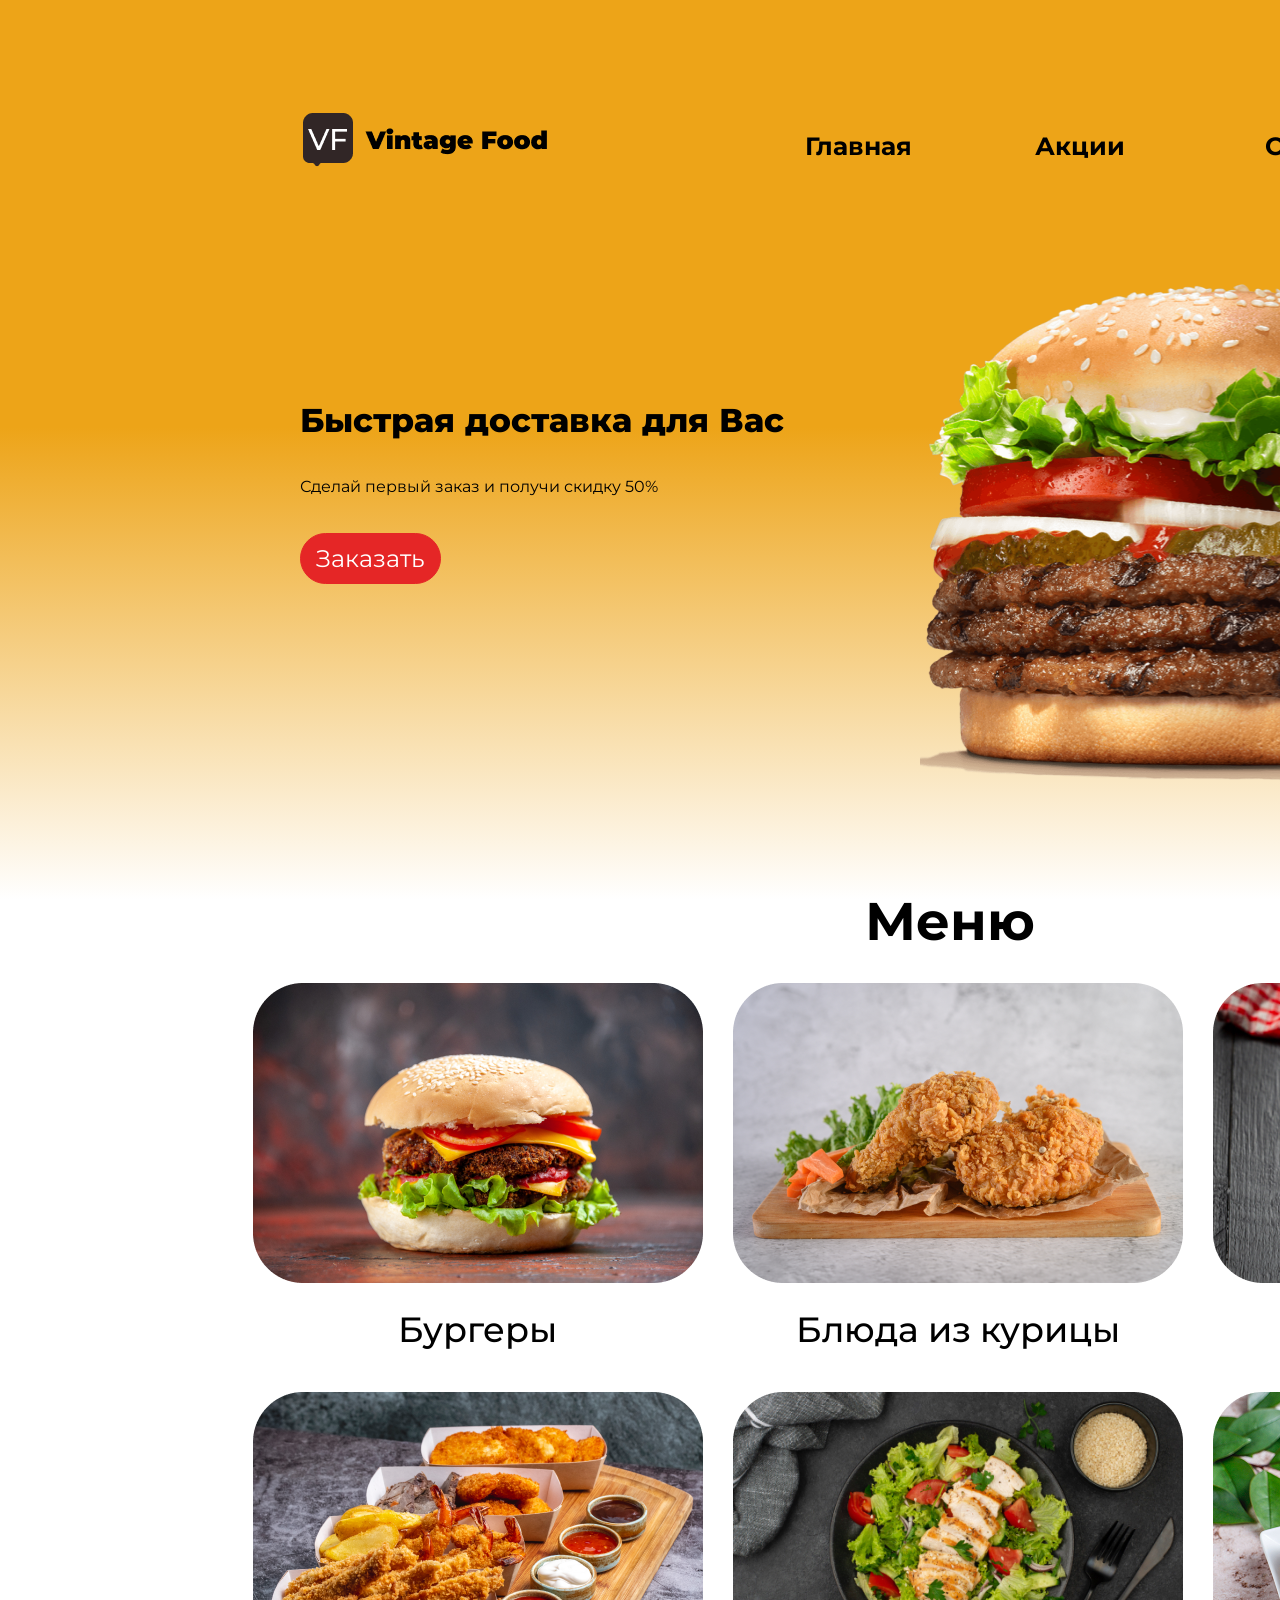
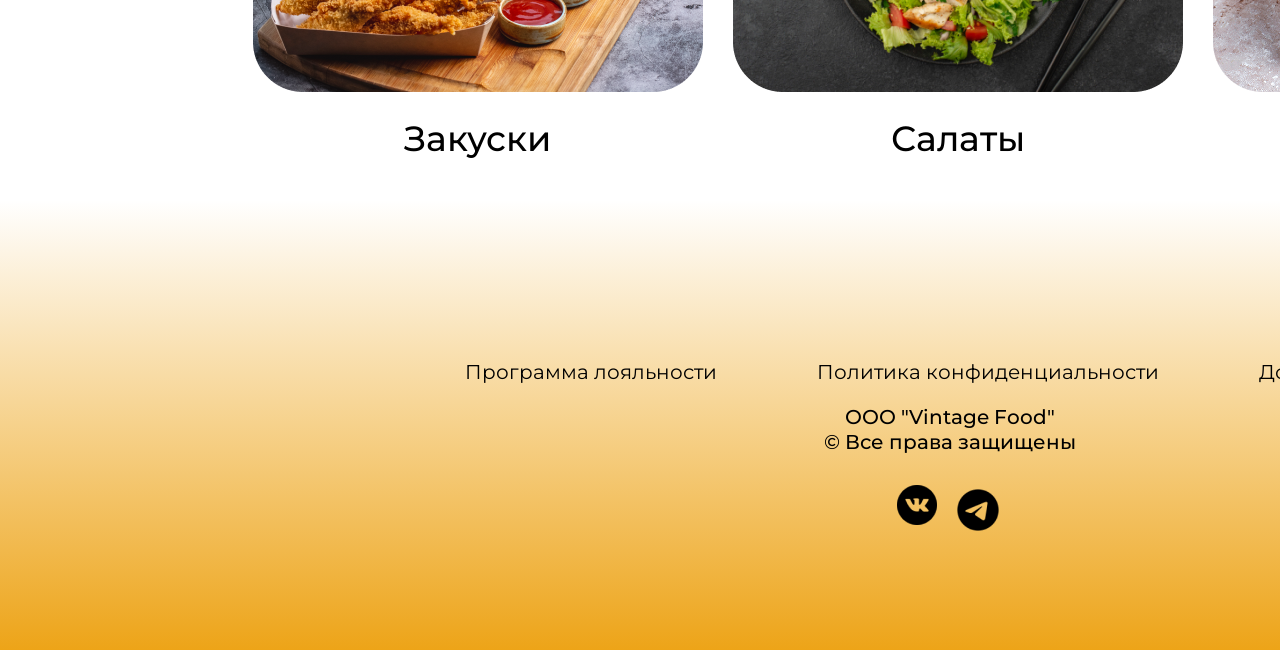
==== index.html @ 0b1623a5 "First stage" ====
<!DOCTYPE html>
<html lang="ru">
<head>
    <meta charset="UTF-8">
    <meta name="viewport" content="width=device-width, initial-scale=1.0">
    <link rel="stylesheet" href="/css/style.css">
    <link rel="preconnect" href="https://fonts.googleapis.com">
<link rel="preconnect" href="https://fonts.gstatic.com" crossorigin>
<link href="https://fonts.googleapis.com/css2?family=Montserrat:ital,wght@0,100..900;1,100..900&display=swap" rel="stylesheet">
    <title>Бургерная</title>
</head>
<body>
    <header class="page_header">
        <nav class="navigation">
            <a href="#page_header">
                <img src="/img/logo.png" alt="Логотип" class="logo">
            </a>
            <ul class="navigation_list">
                <li>
                    <a href="" class="navigation_title_header">Главная</a>
                </li>
                <li>
                    <a href="" class="navigation_title_header">Акции</a>
                </li>
                <li>
                    <a href="" class="navigation_title_header">О нас</a>
                </li>
            </ul>
            <button class="navigation_button">
                <img src="/img/basket.png" alt="Корзина" class="nav_menu_basket_img">
            </button>
        </nav>
        <div class="container_page_header">
            <ul class="text_header_list">
                <li>
                    <p class="text_header">Быстрая доставка для Вас</p>
                </li>
                <li>
                    <p class="text_header_discount">Сделай первый заказ и получи скидку 50%</p>
                </li>
                <li>
                    <button class="container_button_header">Заказать</button>
                </li>
            </ul>
            <div>
                <img src="/img/burger.png" alt="Бургер" width="642" height="600">
            </div>
        </div>
    </header>
    <main class="page_main">
        <section class="container_catalog">
            <h1 class="catalog_title">Меню</h1>
            <ul class="catalog_list">
                <li class="catalog_item">
                    <img src="/img/burgers.png" alt="Бургеры">
                        <p class="catalog_text">Бургеры</p>
                    </img>
                </li>
                <li class="catalog_item">
                    <img src="/img/chicken_dishes.png" alt="Блюда из курицы">
                        <p class="catalog_text">Блюда из курицы</p>
                    </img>
                </li>
                <li class="catalog_item">
                    <img src="/img/hot_dishes.png" alt="Горячие блюда">
                        <p class="catalog_text">Горячие блюда</p>
                    </img>
                </li>
                <li class="catalog_item">
                    <img src="/img/snacks.png" alt="Закуски">
                        <p class="catalog_text">Закуски</p>
                    </img>
                </li>
                <li class="catalog_item">
                    <img src="/img/salads.png" alt="Салаты">
                        <p class="catalog_text">Салаты</p>
                    </img>
                </li>
                <li class="catalog_item">
                    <img src="/img/deserts.png" alt="Десерты">
                        <p class="catalog_text">Десерты</p>
                    </img>
                </li>
            </ul>
        </section>
    </main>
    <footer class="page_footer">
        <ul class="footer_list">
            <li>
                <a href="#" class="footer_title">Программа лояльности</a>
            </li>
            <li>
                <a href="#" class="footer_title">Политика конфиденциальности</a>
            </li>
            <li>
                <a href="#" class="footer_title">Договор оферты</a>
            </li>
        </ul>
        <ul class="footer_page_text">
            <li>
                <p>ООО "Vintage Food"</p>
            </li>
            <li>
                <p>&copy Все права защищены</p>
            </li>
        </ul>
        <ul class="footer_contacts">
            <li>
                <img src="/img/vk.png" alt="VK" width="50px" height="50px" class="footer_images">
                    <a href="https://vk.com/gr1b_ok"></a>
                </img>
            </li>
            <li>
                <img src="/img/telegram.png" alt="TG" width="60px" height="60px" class="footer_images">
                    <a href="https://telegram.com/artdg0"></a>
                </img>
            </li>
        </ul>
    </footer>
</body>
</html>
---- css/style.css ----
* {
    margin: 0;
    padding: 0;
    font-family: "Montserrat", sans-serif;
}

html {
    box-sizing: border-box;
}

body {
    margin: 0 auto;
    height: 100%;
    flex-direction: column;
    font-weight: 500;
    font-size: 35px;
    line-height: 43px;
    color: #000;
    background-color: #fff;
}

.page_header {
    width: 1900px;
    min-height: 900px;
    background-image: linear-gradient(180deg, #eda418 47.5%, rgba(237, 164, 24, 0) 100%);
}

.navigation {
    display: flex;
    flex-wrap: wrap;
    justify-content: center;
    min-height: 70px;
    padding-top: 105px;
    padding-right: 65px;
}

.logo {
    display: block;
    margin-top: 8px;
}

.navigation_list {
    display: flex;
    flex-wrap: wrap;
    gap: 30px;
    margin: auto 0;
    padding: 0;
    margin-left: 150px;
    list-style: none;
}

.navigation_title_header {
    display: block;
    min-width: 200px;
    font-weight: 700;
    font-size: 25px;
    line-height: 30px;
    text-decoration: none;
    color: #000;
}

.navigation_button {
    display: inline-block;
    width: 70px;
    height: 70px;
    background-color: #000;
    border: none;
    border-radius: 100px;
}

.container_page_header {
    display: flex;
    padding-top: 25px;
    gap: 20px;
    padding-left: 300px;
}

.text_header_list {
    list-style: none;
    width: 600px;
    margin: 0;
    padding: 0;
}

.text_header {
    margin: 0;
    padding: 0;
    padding-top: 190px;
    font-weight: 800;
    font-size: 33px;
    line-height: 39px;
}

.text_header_discount {
    margin-top: 29px;
    font-size: 16px;
    font-weight: 400;
    line-height: 35px;
}

.container_button_header {
    margin-top: 29px;
    padding: 10px 15px;
    border: 1px solid #E52626;
    background-color: #E52626;
    font-size: 24px;
    border-radius: 50px;
    color: #fff;
}

.page_main {
    width: 1900px;
    min-height: 900px;
    text-align: center;
}

.container_catalog {
    display: flex;
    flex-wrap: wrap;
    justify-content: center;
}

.catalog_list {
    display: flex;
    flex-wrap: wrap;
    justify-content: center;
    margin: 0;
    margin-left: 15px;
    margin-top: 40px;
    padding: 0;
    gap: 40px 30px;
    list-style: none;
}

.catalog_item {
    width: 450px;
}

.catalog_text {
    margin: 0;
    padding: 0;
    padding-top: 15px;
    font-weight: 500;
    font-size: 35px;
    line-height: 45px;
    color: #000;
}

.page_footer {
    width: 1900px;
    min-height: 450px;
    text-align: center;
    background-image: linear-gradient(0deg, #eda418, rgba(237, 164, 24, 0) 100%);
}

.footer_list {
    display: flex;
    flex-wrap: wrap;
    margin: 0;
    padding: 0;
    padding-top: 160px;
    gap: 100px;
    font-weight: 400;
    font-size: 20px;
    line-height: 25px;
    justify-content: center;
    list-style: none;
}

.footer_title {
    text-decoration: none;
    color: #000;
}

.footer_page_text {
    padding-top: 20px;
    font-weight: 500;
    font-size: 20px;
    line-height: 25px;
    list-style: none;
}

.footer_contacts {
    display: flex;
    flex-wrap: wrap;
    gap: 6px;
    justify-content: center;
    list-style: none;
    padding-top: 25px;
}

.footer_images {
    display: block;
}
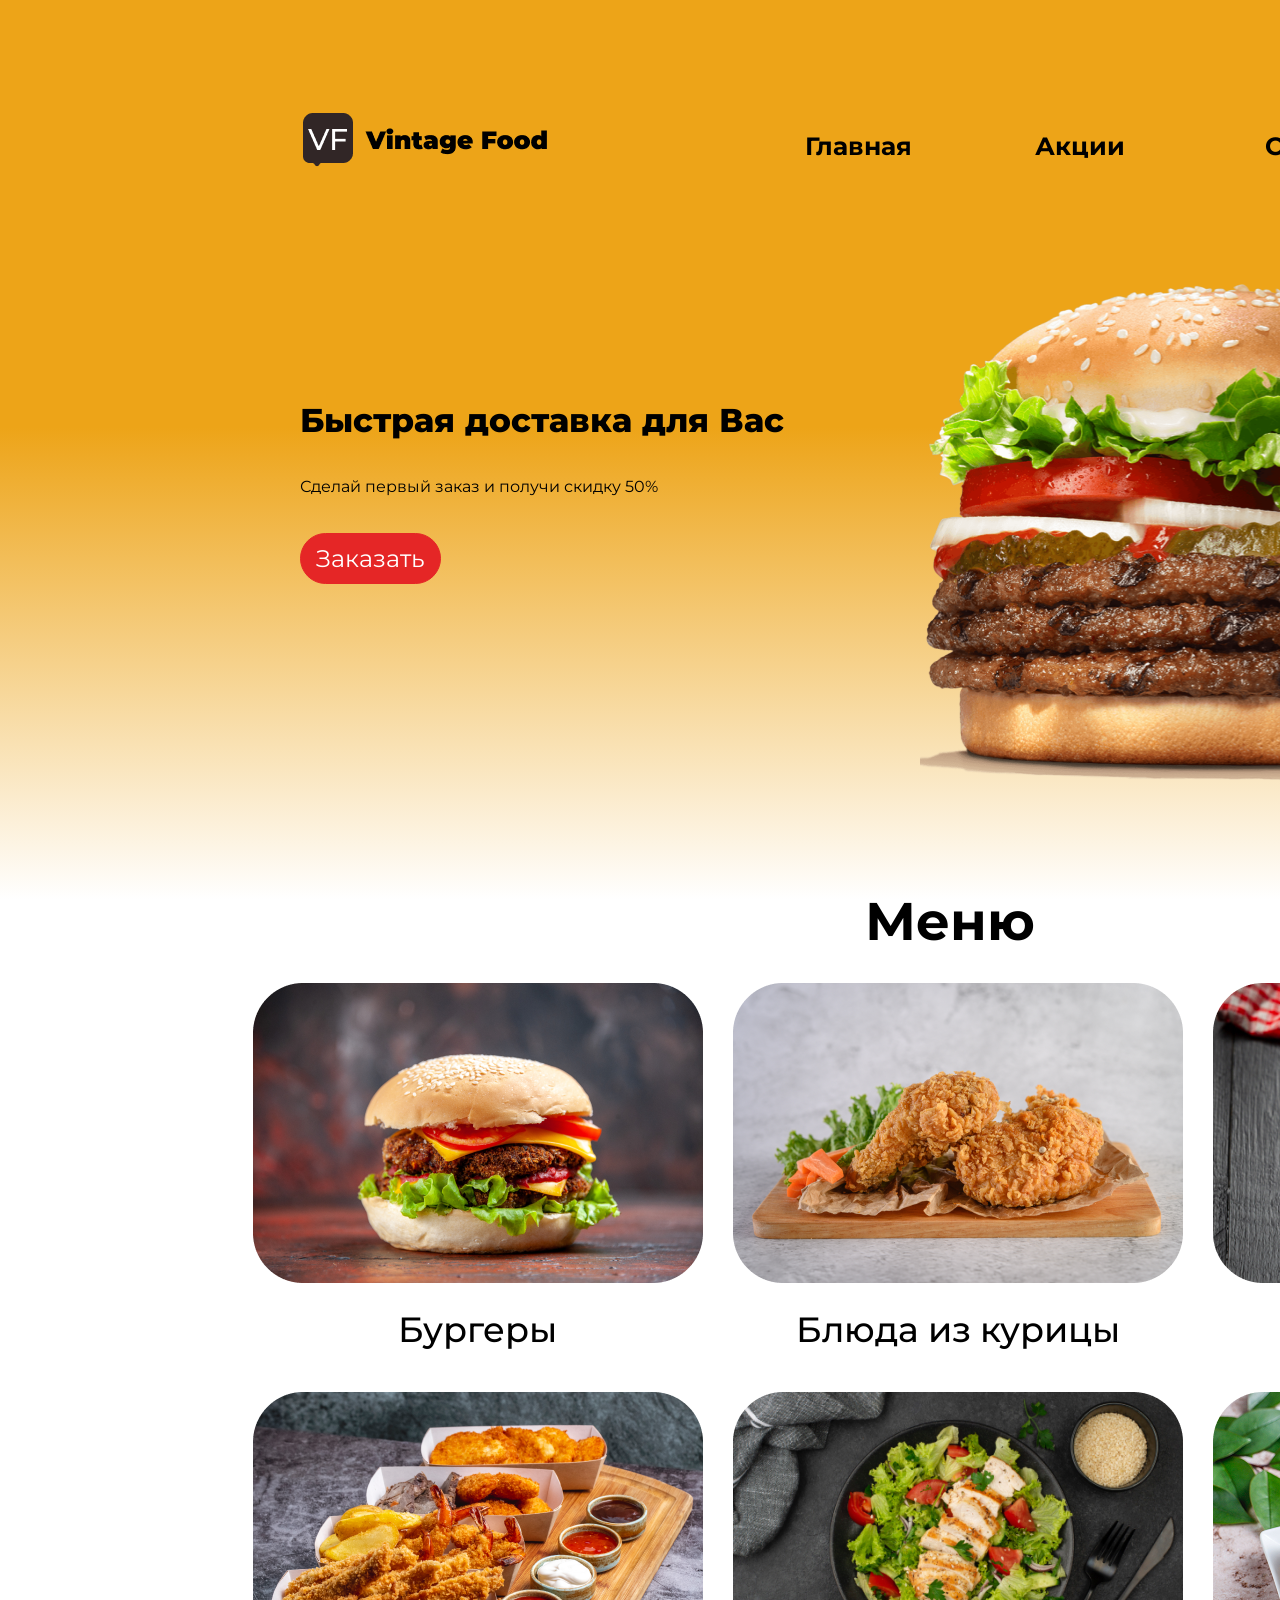
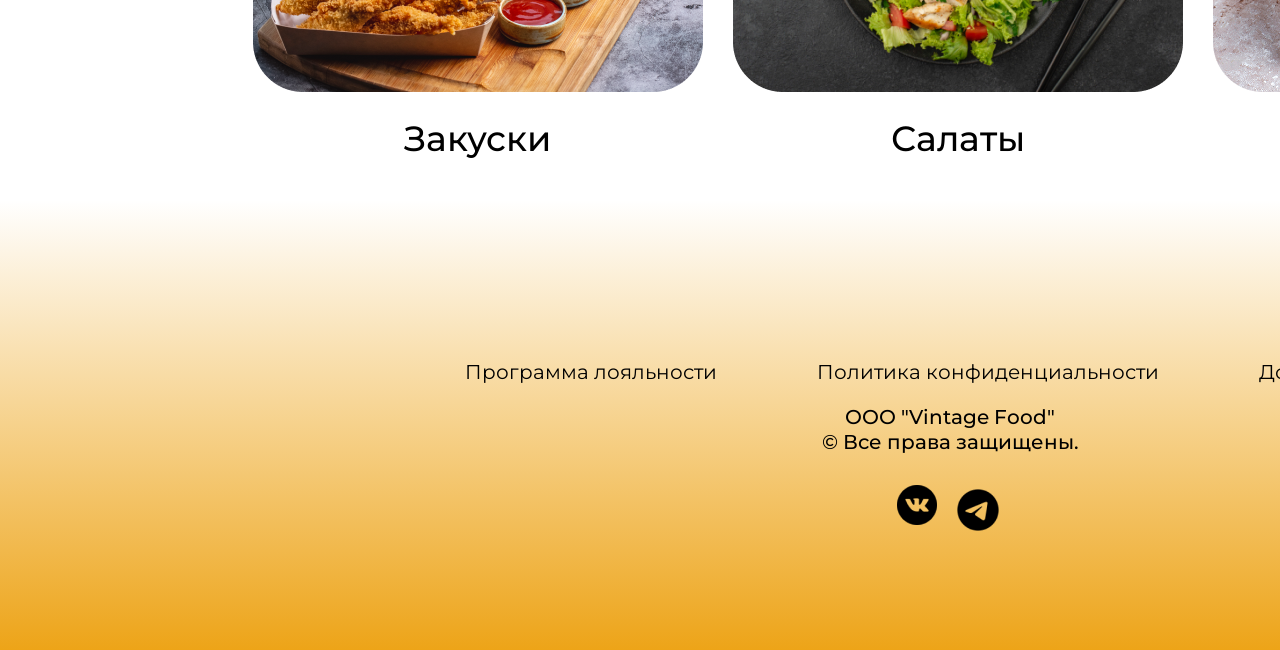
==== commit 5553d31e: "change footer p" ====
--- a/index.html
+++ b/index.html
@@ -101,7 +101,7 @@
                 <p>ООО "Vintage Food"</p>
             </li>
             <li>
-                <p>&copy Все права защищены</p>
+                <p>&copy Все права защищены.</p>
             </li>
         </ul>
         <ul class="footer_contacts">
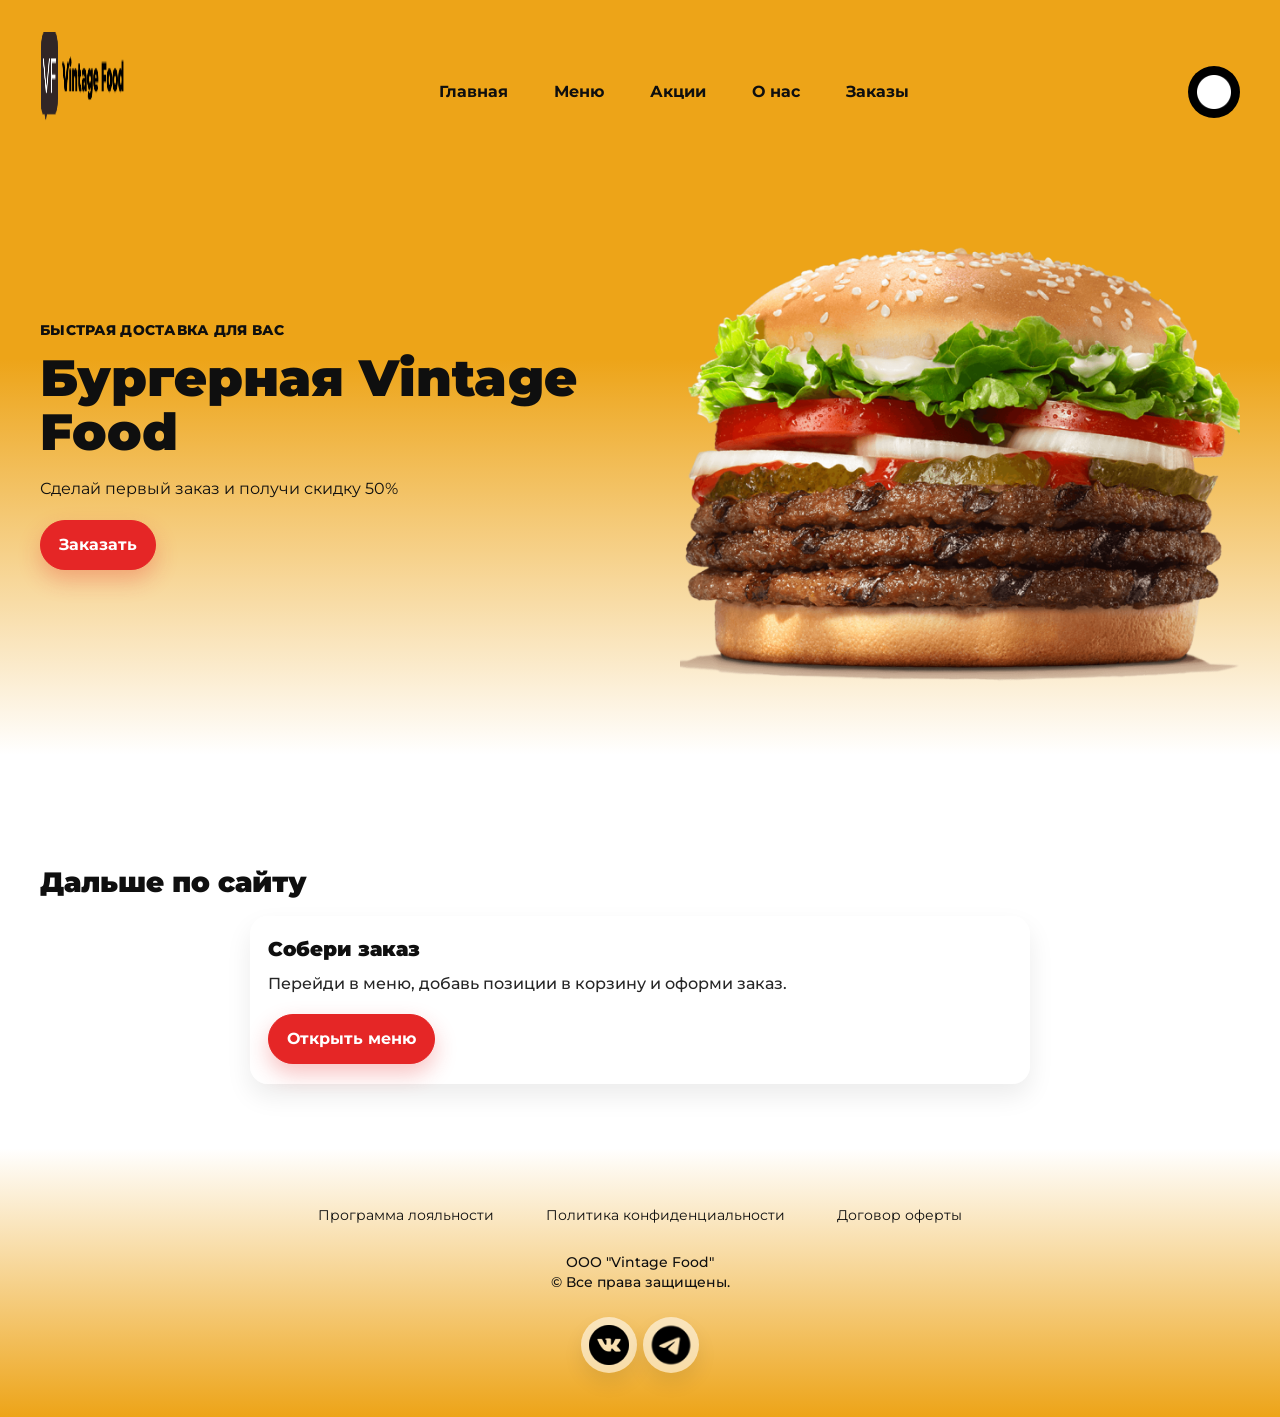
==== commit 8a36211d: "1.1" ====
--- a/index.html
+++ b/index.html
@@ -3,89 +3,60 @@
 <head>
     <meta charset="UTF-8">
     <meta name="viewport" content="width=device-width, initial-scale=1.0">
-    <link rel="stylesheet" href="/css/style.css">
+    <meta name="description" content="Бургерная Vintage Food — быстро, вкусно, с доставкой. Меню, акции и программа лояльности.">
+    <link rel="icon" href="img/logo.png" type="image/png">
+    <link rel="stylesheet" href="css/style.css">
     <link rel="preconnect" href="https://fonts.googleapis.com">
-<link rel="preconnect" href="https://fonts.gstatic.com" crossorigin>
-<link href="https://fonts.googleapis.com/css2?family=Montserrat:ital,wght@0,100..900;1,100..900&display=swap" rel="stylesheet">
-    <title>Бургерная</title>
+    <link rel="preconnect" href="https://fonts.gstatic.com" crossorigin>
+    <link href="https://fonts.googleapis.com/css2?family=Montserrat:ital,wght@0,100..900;1,100..900&display=swap" rel="stylesheet">
+    <title>Бургерная Vintage Food</title>
 </head>
 <body>
-    <header class="page_header">
-        <nav class="navigation">
-            <a href="#page_header">
-                <img src="/img/logo.png" alt="Логотип" class="logo">
+    <a class="skip_link" href="#main">Перейти к содержимому</a>
+    <header class="page_header" id="page_header">
+        <nav class="navigation container">
+            <a href="#page_header" class="logo_link" aria-label="На главную">
+                <img src="img/logo.png" alt="Vintage Food" class="logo" width="120" height="120">
             </a>
             <ul class="navigation_list">
-                <li>
-                    <a href="" class="navigation_title_header">Главная</a>
-                </li>
-                <li>
-                    <a href="" class="navigation_title_header">Акции</a>
-                </li>
-                <li>
-                    <a href="" class="navigation_title_header">О нас</a>
-                </li>
+                <li><a href="index.html" class="navigation_title_header" aria-current="page">Главная</a></li>
+                <li><a href="menu.html" class="navigation_title_header">Меню</a></li>
+                <li><a href="promos.html" class="navigation_title_header">Акции</a></li>
+                <li><a href="about.html" class="navigation_title_header">О нас</a></li>
+                <li><a href="orders.html" class="navigation_title_header">Заказы</a></li>
             </ul>
-            <button class="navigation_button">
-                <img src="/img/basket.png" alt="Корзина" class="nav_menu_basket_img">
-            </button>
+            <a class="navigation_button navigation_button_link" href="cart.html" aria-label="Перейти в корзину">
+                <img src="img/basket.png" alt="" class="nav_menu_basket_img" width="34" height="34">
+                <span class="cart_badge" data-cart-count hidden>0</span>
+            </a>
         </nav>
-        <div class="container_page_header">
-            <ul class="text_header_list">
-                <li>
-                    <p class="text_header">Быстрая доставка для Вас</p>
-                </li>
-                <li>
-                    <p class="text_header_discount">Сделай первый заказ и получи скидку 50%</p>
-                </li>
-                <li>
-                    <button class="container_button_header">Заказать</button>
-                </li>
-            </ul>
-            <div>
-                <img src="/img/burger.png" alt="Бургер" width="642" height="600">
+        <div class="container container_page_header">
+            <div class="hero_text">
+                <p class="eyebrow">Быстрая доставка для вас</p>
+                <h1 class="hero_title">Бургерная Vintage Food</h1>
+                <p class="text_header_discount">Сделай первый заказ и получи скидку 50%</p>
+                <div class="hero_actions">
+                    <a class="container_button_header" href="#menu">Заказать</a>
+                </div>
+            </div>
+            <div class="hero_media">
+                <img src="img/burger.png" alt="Бургер на подаче" width="642" height="600" loading="eager">
             </div>
         </div>
     </header>
-    <main class="page_main">
-        <section class="container_catalog">
-            <h1 class="catalog_title">Меню</h1>
-            <ul class="catalog_list">
-                <li class="catalog_item">
-                    <img src="/img/burgers.png" alt="Бургеры">
-                        <p class="catalog_text">Бургеры</p>
-                    </img>
-                </li>
-                <li class="catalog_item">
-                    <img src="/img/chicken_dishes.png" alt="Блюда из курицы">
-                        <p class="catalog_text">Блюда из курицы</p>
-                    </img>
-                </li>
-                <li class="catalog_item">
-                    <img src="/img/hot_dishes.png" alt="Горячие блюда">
-                        <p class="catalog_text">Горячие блюда</p>
-                    </img>
-                </li>
-                <li class="catalog_item">
-                    <img src="/img/snacks.png" alt="Закуски">
-                        <p class="catalog_text">Закуски</p>
-                    </img>
-                </li>
-                <li class="catalog_item">
-                    <img src="/img/salads.png" alt="Салаты">
-                        <p class="catalog_text">Салаты</p>
-                    </img>
-                </li>
-                <li class="catalog_item">
-                    <img src="/img/deserts.png" alt="Десерты">
-                        <p class="catalog_text">Десерты</p>
-                    </img>
-                </li>
-            </ul>
+    <main class="page_main" id="main">
+        <section class="container section" aria-labelledby="next_title">
+            <h2 class="section_title" id="next_title">Дальше по сайту</h2>
+            <div class="promo_card">
+                <p class="promo_title">Собери заказ</p>
+                <p class="promo_text">Перейди в меню, добавь позиции в корзину и оформи заказ.</p>
+                <a class="container_button_header" href="menu.html">Открыть меню</a>
+            </div>
         </section>
     </main>
     <footer class="page_footer">
-        <ul class="footer_list">
+        <div class="container footer_container">
+        <ul class="footer_list" aria-label="Полезные ссылки">
             <li>
                 <a href="#" class="footer_title">Программа лояльности</a>
             </li>
@@ -104,18 +75,21 @@
                 <p>&copy Все права защищены.</p>
             </li>
         </ul>
-        <ul class="footer_contacts">
+        <ul class="footer_contacts" aria-label="Соцсети">
             <li>
-                <img src="/img/vk.png" alt="VK" width="50px" height="50px" class="footer_images">
-                    <a href="https://vk.com/gr1b_ok"></a>
-                </img>
+                <a class="social_link" href="https://vk.com/gr1b_ok" target="_blank" rel="noopener noreferrer" aria-label="VK">
+                    <img src="img/vk.png" alt="" width="50" height="50" class="footer_images" loading="lazy">
+                </a>
             </li>
             <li>
-                <img src="/img/telegram.png" alt="TG" width="60px" height="60px" class="footer_images">
-                    <a href="https://telegram.com/artdg0"></a>
-                </img>
+                <a class="social_link" href="https://telegram.com/artdg0" target="_blank" rel="noopener noreferrer" aria-label="Telegram">
+                    <img src="img/telegram.png" alt="" width="60" height="60" class="footer_images" loading="lazy">
+                </a>
             </li>
         </ul>
+        </div>
     </footer>
+
+    <script src="js/main.js"></script>
 </body>
-</html>+</html>
--- a/css/style.css
+++ b/css/style.css
@@ -1,3 +1,20 @@
+:root {
+    --bg: #ffffff;
+    --text: #0f0f0f;
+    --brand: #eda418;
+    --accent: #e52626;
+    --surface: rgba(255, 255, 255, 0.85);
+    --shadow: 0 16px 40px rgba(0, 0, 0, 0.16);
+    --radius: 18px;
+    --container: 1200px;
+}
+
+*,
+*::before,
+*::after {
+    box-sizing: border-box;
+}
+
 * {
     margin: 0;
     padding: 0;
@@ -5,178 +22,338 @@
 }
 
 html {
-    box-sizing: border-box;
+    scroll-behavior: smooth;
 }
 
 body {
-    margin: 0 auto;
-    height: 100%;
+    min-height: 100vh;
+    display: flex;
     flex-direction: column;
     font-weight: 500;
-    font-size: 35px;
-    line-height: 43px;
-    color: #000;
-    background-color: #fff;
+    font-size: 18px;
+    line-height: 1.5;
+    color: var(--text);
+    background-color: var(--bg);
+}
+
+img {
+    max-width: 100%;
+    height: auto;
+    display: block;
+}
+
+.container {
+    width: min(var(--container), calc(100% - 32px));
+    margin-inline: auto;
+}
+
+.visually_hidden {
+    position: absolute;
+    width: 1px;
+    height: 1px;
+    padding: 0;
+    margin: -1px;
+    overflow: hidden;
+    clip: rect(0, 0, 0, 0);
+    white-space: nowrap;
+    border: 0;
+}
+
+.skip_link {
+    position: absolute;
+    left: 16px;
+    top: 16px;
+    transform: translateY(-200%);
+    padding: 10px 14px;
+    border-radius: 12px;
+    background: #000;
+    color: #fff;
+    text-decoration: none;
+    z-index: 9999;
+}
+
+.skip_link:focus {
+    transform: translateY(0);
+    outline: 3px solid var(--brand);
+    outline-offset: 3px;
 }
 
 .page_header {
-    width: 1900px;
-    min-height: 900px;
-    background-image: linear-gradient(180deg, #eda418 47.5%, rgba(237, 164, 24, 0) 100%);
+    background-image: linear-gradient(180deg, var(--brand) 47.5%, rgba(237, 164, 24, 0) 100%);
 }
 
 .navigation {
     display: flex;
-    flex-wrap: wrap;
-    justify-content: center;
-    min-height: 70px;
-    padding-top: 105px;
-    padding-right: 65px;
+    align-items: center;
+    justify-content: space-between;
+    gap: 16px;
+    padding: 32px 0;
+}
+
+.logo_link {
+    display: inline-flex;
+    align-items: center;
+    text-decoration: none;
+    color: inherit;
 }
 
 .logo {
     display: block;
-    margin-top: 8px;
+    width: 120px;
+    height: 120px;
 }
 
 .navigation_list {
     display: flex;
     flex-wrap: wrap;
-    gap: 30px;
-    margin: auto 0;
-    padding: 0;
-    margin-left: 150px;
+    gap: 14px 22px;
+    align-items: center;
     list-style: none;
 }
 
 .navigation_title_header {
     display: block;
-    min-width: 200px;
+    padding: 10px 12px;
+    border-radius: 12px;
     font-weight: 700;
-    font-size: 25px;
-    line-height: 30px;
+    font-size: 16px;
+    line-height: 1.2;
     text-decoration: none;
-    color: #000;
+    color: var(--text);
+}
+
+.navigation_title_header:hover {
+    background: rgba(0, 0, 0, 0.06);
+}
+
+.navigation_title_header:focus-visible {
+    outline: 3px solid rgba(0, 0, 0, 0.35);
+    outline-offset: 2px;
 }
 
 .navigation_button {
-    display: inline-block;
-    width: 70px;
-    height: 70px;
+    display: inline-flex;
+    align-items: center;
+    justify-content: center;
+    width: 52px;
+    height: 52px;
     background-color: #000;
     border: none;
     border-radius: 100px;
+    cursor: pointer;
+}
+
+.navigation_button_link {
+    text-decoration: none;
+    position: relative;
+}
+
+.navigation_button:focus-visible {
+    outline: 3px solid rgba(0, 0, 0, 0.35);
+    outline-offset: 4px;
+}
+
+.nav_menu_basket_img {
+    filter: brightness(0) invert(1);
+    opacity: 1;
+}
+
+.cart_badge {
+    position: absolute;
+    right: -6px;
+    top: -6px;
+    min-width: 20px;
+    height: 20px;
+    padding: 0 6px;
+    border-radius: 999px;
+    background: var(--accent);
+    color: #fff;
+    font-size: 12px;
+    font-weight: 800;
+    line-height: 20px;
+    text-align: center;
+    box-shadow: 0 10px 20px rgba(229, 38, 38, 0.25);
 }
 
 .container_page_header {
     display: flex;
-    padding-top: 25px;
-    gap: 20px;
-    padding-left: 300px;
-}
-
-.text_header_list {
-    list-style: none;
-    width: 600px;
-    margin: 0;
-    padding: 0;
-}
-
-.text_header {
-    margin: 0;
-    padding: 0;
-    padding-top: 190px;
+    align-items: center;
+    justify-content: space-between;
+    gap: 28px;
+    padding-bottom: 48px;
+}
+
+.hero_text {
+    max-width: 560px;
+}
+
+.eyebrow {
     font-weight: 800;
-    font-size: 33px;
-    line-height: 39px;
+    letter-spacing: 0.02em;
+    text-transform: uppercase;
+    font-size: 14px;
+}
+
+.hero_title {
+    margin-top: 10px;
+    font-weight: 900;
+    font-size: clamp(32px, 4vw, 56px);
+    line-height: 1.05;
 }
 
 .text_header_discount {
-    margin-top: 29px;
+    margin-top: 16px;
     font-size: 16px;
     font-weight: 400;
-    line-height: 35px;
+    line-height: 1.7;
+    max-width: 52ch;
 }
 
 .container_button_header {
-    margin-top: 29px;
-    padding: 10px 15px;
-    border: 1px solid #E52626;
-    background-color: #E52626;
-    font-size: 24px;
+    display: inline-flex;
+    align-items: center;
+    justify-content: center;
+    gap: 10px;
+    margin-top: 18px;
+    padding: 12px 18px;
+    border: 1px solid var(--accent);
+    background-color: var(--accent);
+    font-size: 16px;
+    font-weight: 700;
     border-radius: 50px;
     color: #fff;
+    text-decoration: none;
+    cursor: pointer;
+    transition: transform 120ms ease, box-shadow 120ms ease, background-color 120ms ease;
+    box-shadow: 0 10px 22px rgba(229, 38, 38, 0.28);
+}
+
+.container_button_header:hover {
+    transform: translateY(-1px);
+    box-shadow: 0 14px 30px rgba(229, 38, 38, 0.32);
+}
+
+.container_button_header:active {
+    transform: translateY(0);
+}
+
+.container_button_header:focus-visible {
+    outline: 3px solid rgba(0, 0, 0, 0.35);
+    outline-offset: 3px;
+}
+
+.hero_media {
+    flex: 1;
+    display: flex;
+    justify-content: flex-end;
+}
+
+.hero_media img {
+    width: min(560px, 100%);
+    height: auto;
 }
 
 .page_main {
-    width: 1900px;
-    min-height: 900px;
+    flex: 1;
+    padding: 56px 0 64px;
+}
+
+.container_catalog {
     text-align: center;
 }
 
-.container_catalog {
+.catalog_title {
+    font-weight: 900;
+    font-size: clamp(26px, 2.4vw, 36px);
+    line-height: 1.1;
+}
+
+.catalog_list {
     display: flex;
     flex-wrap: wrap;
     justify-content: center;
-}
-
-.catalog_list {
-    display: flex;
-    flex-wrap: wrap;
-    justify-content: center;
-    margin: 0;
-    margin-left: 15px;
     margin-top: 40px;
-    padding: 0;
     gap: 40px 30px;
     list-style: none;
 }
 
 .catalog_item {
-    width: 450px;
+    width: min(360px, 100%);
+    padding: 18px 18px 20px;
+    border-radius: var(--radius);
+    background: var(--surface);
+    box-shadow: 0 10px 26px rgba(0, 0, 0, 0.06);
 }
 
 .catalog_text {
-    margin: 0;
-    padding: 0;
     padding-top: 15px;
     font-weight: 500;
-    font-size: 35px;
-    line-height: 45px;
-    color: #000;
+    font-size: 20px;
+    line-height: 1.2;
+    color: var(--text);
+}
+
+.section {
+    padding-top: 56px;
+}
+
+.section_title {
+    font-weight: 900;
+    font-size: clamp(24px, 2.2vw, 32px);
+    line-height: 1.1;
+}
+
+.section_text {
+    margin-top: 14px;
+    max-width: 70ch;
+    margin-inline: auto;
 }
 
 .page_footer {
-    width: 1900px;
-    min-height: 450px;
+    padding: 48px 0 36px;
     text-align: center;
-    background-image: linear-gradient(0deg, #eda418, rgba(237, 164, 24, 0) 100%);
+    background-image: linear-gradient(0deg, var(--brand), rgba(237, 164, 24, 0) 100%);
+}
+
+.footer_container {
+    display: flex;
+    flex-direction: column;
+    align-items: center;
 }
 
 .footer_list {
     display: flex;
     flex-wrap: wrap;
-    margin: 0;
-    padding: 0;
-    padding-top: 160px;
-    gap: 100px;
+    gap: 14px 28px;
     font-weight: 400;
-    font-size: 20px;
-    line-height: 25px;
+    font-size: 14px;
+    line-height: 1.4;
     justify-content: center;
     list-style: none;
 }
 
 .footer_title {
+    display: inline-flex;
+    padding: 10px 12px;
+    border-radius: 12px;
     text-decoration: none;
-    color: #000;
+    color: var(--text);
+}
+
+.footer_title:hover {
+    background: rgba(0, 0, 0, 0.06);
+}
+
+.footer_title:focus-visible {
+    outline: 3px solid rgba(0, 0, 0, 0.35);
+    outline-offset: 2px;
 }
 
 .footer_page_text {
-    padding-top: 20px;
+    padding-top: 18px;
     font-weight: 500;
-    font-size: 20px;
-    line-height: 25px;
+    font-size: 14px;
+    line-height: 1.4;
     list-style: none;
 }
 
@@ -191,4 +368,320 @@
 
 .footer_images {
     display: block;
-}+}
+
+.social_link {
+    display: inline-flex;
+    align-items: center;
+    justify-content: center;
+    width: 56px;
+    height: 56px;
+    border-radius: 999px;
+    background: rgba(255, 255, 255, 0.55);
+    box-shadow: 0 10px 20px rgba(0, 0, 0, 0.08);
+}
+
+.social_link:focus-visible {
+    outline: 3px solid rgba(0, 0, 0, 0.35);
+    outline-offset: 3px;
+}
+
+.promo_card {
+    margin-top: 18px;
+    padding: 18px 18px 20px;
+    border-radius: var(--radius);
+    background: rgba(255, 255, 255, 0.75);
+    box-shadow: 0 12px 26px rgba(0, 0, 0, 0.08);
+    max-width: 780px;
+    margin-inline: auto;
+}
+
+.promo_title {
+    font-weight: 900;
+    font-size: 20px;
+}
+
+.promo_text {
+    margin-top: 8px;
+    font-size: 16px;
+    opacity: 0.9;
+}
+
+.products_grid {
+    display: grid;
+    grid-template-columns: repeat(3, minmax(0, 1fr));
+    gap: 16px;
+    margin-top: 18px;
+}
+
+.product_card {
+    border-radius: var(--radius);
+    background: rgba(255, 255, 255, 0.85);
+    box-shadow: 0 12px 26px rgba(0, 0, 0, 0.08);
+    padding: 16px;
+    display: flex;
+    flex-direction: column;
+    gap: 10px;
+}
+
+.product_image {
+    width: 100%;
+    height: 150px;
+    object-fit: contain;
+    border-radius: 14px;
+    background: rgba(0, 0, 0, 0.04);
+    padding: 12px;
+}
+
+.product_title {
+    font-weight: 900;
+    font-size: 18px;
+    line-height: 1.2;
+}
+
+.product_desc {
+    font-size: 14px;
+    line-height: 1.5;
+    opacity: 0.9;
+}
+
+.product_meta {
+    display: flex;
+    justify-content: space-between;
+    gap: 12px;
+    font-size: 14px;
+    opacity: 0.9;
+}
+
+.product_actions {
+    display: flex;
+    justify-content: space-between;
+    align-items: center;
+    gap: 12px;
+    margin-top: auto;
+}
+
+.price {
+    font-weight: 900;
+    font-size: 18px;
+}
+
+.link_button {
+    margin-top: 10px;
+    border: none;
+    background: transparent;
+    text-decoration: underline;
+    cursor: pointer;
+    font: inherit;
+    font-size: 14px;
+    opacity: 0.9;
+}
+
+.link_button:focus-visible {
+    outline: 3px solid rgba(0, 0, 0, 0.35);
+    outline-offset: 3px;
+    border-radius: 10px;
+}
+
+.checkout {
+    display: grid;
+    grid-template-columns: 1.2fr 0.8fr;
+    gap: 16px;
+    margin-top: 18px;
+}
+
+.form_card {
+    text-align: left;
+}
+
+.field {
+    display: grid;
+    gap: 6px;
+    margin-top: 12px;
+}
+
+.field:first-child {
+    margin-top: 0;
+}
+
+.field_label {
+    font-size: 13px;
+    font-weight: 800;
+    opacity: 0.9;
+}
+
+.field_input {
+    width: 100%;
+    border-radius: 14px;
+    border: 1px solid rgba(0, 0, 0, 0.14);
+    padding: 12px 12px;
+    font: inherit;
+    font-size: 16px;
+    background: #fff;
+}
+
+.field_input:focus-visible {
+    outline: 3px solid rgba(0, 0, 0, 0.28);
+    outline-offset: 2px;
+}
+
+.field_textarea {
+    resize: vertical;
+}
+
+.form_note {
+    margin-top: 10px;
+    font-size: 14px;
+    opacity: 0.9;
+}
+
+.checkout_summary {
+    margin-top: 10px;
+    display: grid;
+    gap: 8px;
+    font-size: 14px;
+}
+
+.summary_row {
+    display: flex;
+    justify-content: space-between;
+    gap: 12px;
+}
+
+.timeline_row {
+    display: flex;
+    justify-content: space-between;
+    gap: 12px;
+    padding: 10px 12px;
+    border-radius: 14px;
+    background: rgba(0, 0, 0, 0.04);
+}
+
+.timeline_row.is_done {
+    background: rgba(46, 160, 67, 0.12);
+}
+
+.timeline_time {
+    font-weight: 800;
+    opacity: 0.8;
+}
+
+.status_pill {
+    display: inline-flex;
+    align-items: center;
+    padding: 4px 10px;
+    border-radius: 999px;
+    font-size: 12px;
+    font-weight: 900;
+    letter-spacing: 0.02em;
+    background: rgba(0, 0, 0, 0.08);
+}
+
+.status_created { background: rgba(0, 0, 0, 0.08); }
+.status_paid { background: rgba(46, 160, 67, 0.18); }
+.status_cooking { background: rgba(255, 170, 0, 0.18); }
+.status_delivering { background: rgba(0, 120, 255, 0.18); }
+.status_done { background: rgba(46, 160, 67, 0.22); }
+
+.modal[hidden] {
+    display: none;
+}
+
+.modal {
+    position: fixed;
+    inset: 0;
+    z-index: 9998;
+    display: grid;
+    place-items: center;
+    padding: 18px;
+}
+
+.modal_overlay {
+    position: absolute;
+    inset: 0;
+    background: rgba(0, 0, 0, 0.55);
+}
+
+.modal_panel {
+    position: relative;
+    width: min(520px, 100%);
+    border-radius: 20px;
+    background: #fff;
+    box-shadow: var(--shadow);
+    padding: 18px 18px 16px;
+}
+
+.modal_header {
+    display: flex;
+    align-items: center;
+    justify-content: space-between;
+    gap: 12px;
+}
+
+.modal_title {
+    font-weight: 900;
+    font-size: 22px;
+    line-height: 1.2;
+}
+
+.icon_button {
+    width: 44px;
+    height: 44px;
+    border-radius: 12px;
+    border: 1px solid rgba(0, 0, 0, 0.12);
+    background: #fff;
+    font-size: 22px;
+    cursor: pointer;
+}
+
+.icon_button:focus-visible {
+    outline: 3px solid rgba(0, 0, 0, 0.35);
+    outline-offset: 3px;
+}
+
+.modal_text {
+    margin-top: 12px;
+    font-size: 16px;
+    opacity: 0.9;
+}
+
+.modal_actions {
+    display: flex;
+    justify-content: flex-end;
+    margin-top: 14px;
+}
+
+@media (max-width: 900px) {
+    .container_page_header {
+        flex-direction: column;
+        text-align: center;
+        padding-bottom: 36px;
+    }
+
+    .hero_media {
+        justify-content: center;
+    }
+
+    .products_grid {
+        grid-template-columns: repeat(2, minmax(0, 1fr));
+    }
+
+    .checkout {
+        grid-template-columns: 1fr;
+    }
+}
+
+@media (max-width: 520px) {
+    .navigation {
+        flex-wrap: wrap;
+        justify-content: center;
+    }
+
+    .navigation_list {
+        justify-content: center;
+    }
+
+    .products_grid {
+        grid-template-columns: 1fr;
+    }
+}
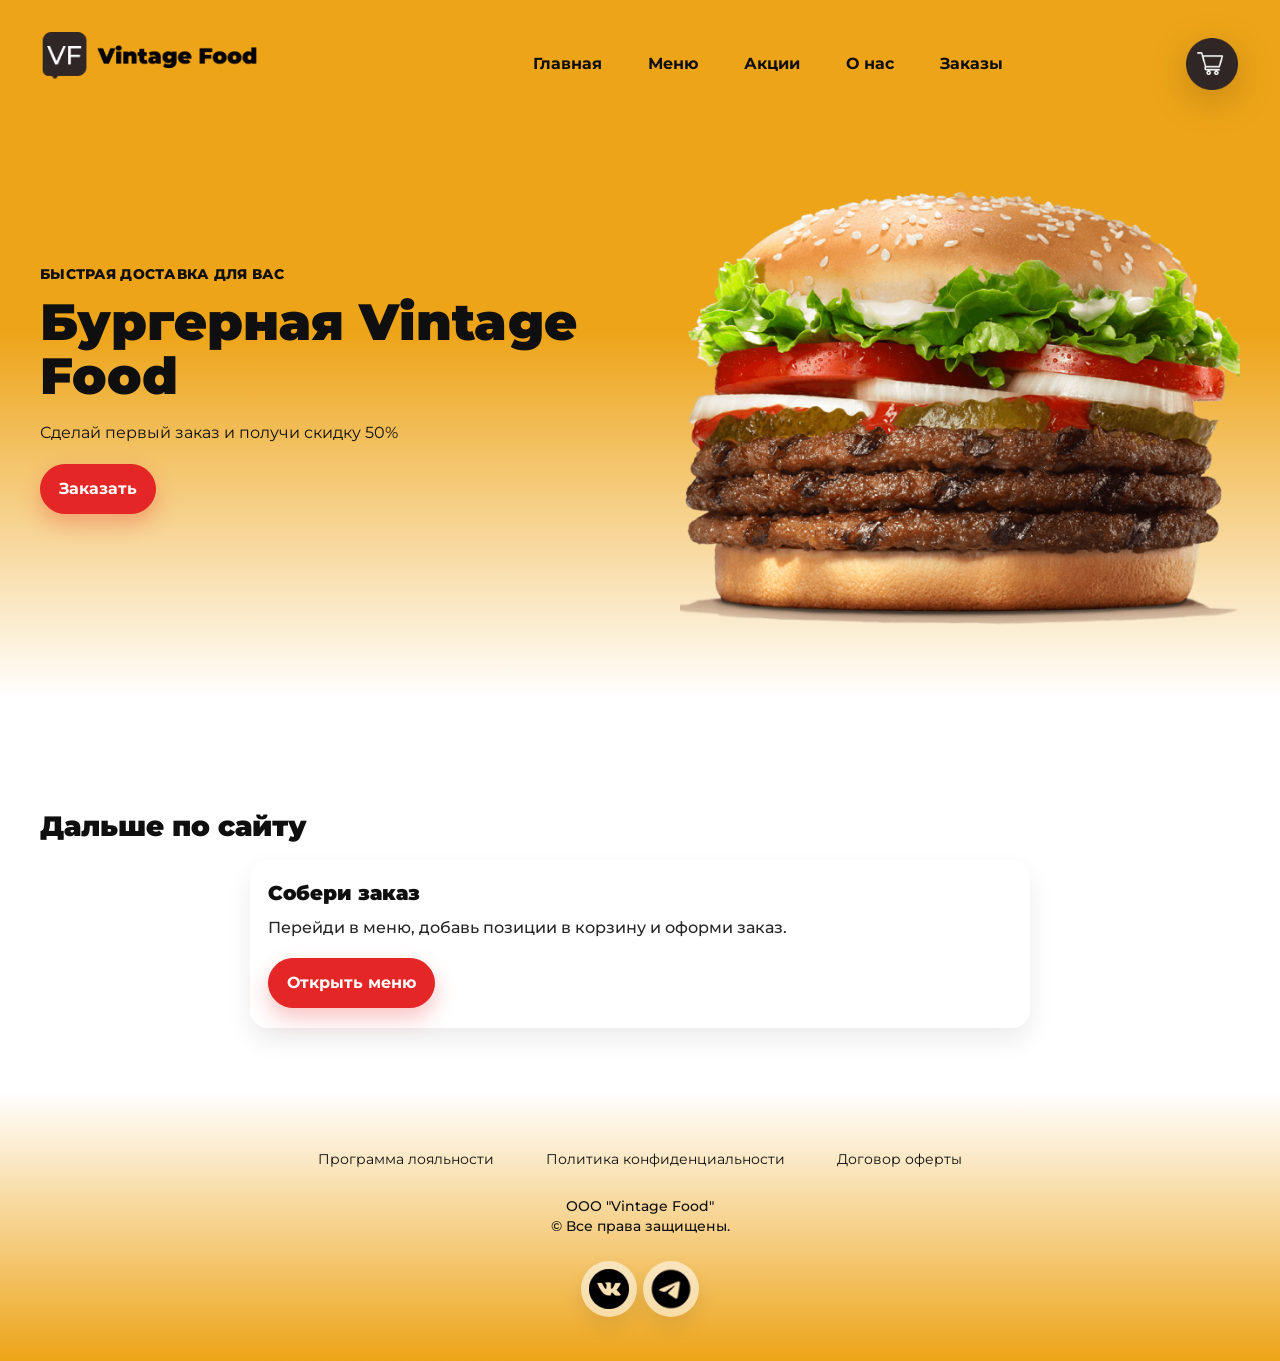
==== commit ad85bb50: "1.1 -- edit header logos" ====
--- a/index.html
+++ b/index.html
@@ -77,12 +77,12 @@
         </ul>
         <ul class="footer_contacts" aria-label="Соцсети">
             <li>
-                <a class="social_link" href="https://vk.com/gr1b_ok" target="_blank" rel="noopener noreferrer" aria-label="VK">
+                <a class="social_link" href="#" target="_blank" rel="noopener noreferrer" aria-label="VK">
                     <img src="img/vk.png" alt="" width="50" height="50" class="footer_images" loading="lazy">
                 </a>
             </li>
             <li>
-                <a class="social_link" href="https://telegram.com/artdg0" target="_blank" rel="noopener noreferrer" aria-label="Telegram">
+                <a class="social_link" href="#" target="_blank" rel="noopener noreferrer" aria-label="Telegram">
                     <img src="img/telegram.png" alt="" width="60" height="60" class="footer_images" loading="lazy">
                 </a>
             </li>
--- a/css/style.css
+++ b/css/style.css
@@ -99,8 +99,9 @@
 
 .logo {
     display: block;
-    width: 120px;
-    height: 120px;
+    width: auto;
+    height: 64px;
+    object-fit: contain;
 }
 
 .navigation_list {
@@ -135,12 +136,22 @@
     display: inline-flex;
     align-items: center;
     justify-content: center;
-    width: 52px;
-    height: 52px;
-    background-color: #000;
+    width: 56px;
+    height: 56px;
+    background-color: transparent;
     border: none;
     border-radius: 100px;
     cursor: pointer;
+    transition: transform 120ms ease, box-shadow 120ms ease, background-color 120ms ease;
+    box-shadow: none;
+}
+
+.navigation_button:hover {
+    transform: translateY(-1px);
+}
+
+.navigation_button:active {
+    transform: translateY(0);
 }
 
 .navigation_button_link {
@@ -154,8 +165,11 @@
 }
 
 .nav_menu_basket_img {
-    filter: brightness(0) invert(1);
+    filter: none;
     opacity: 1;
+    width: 52px;
+    height: 52px;
+    filter: drop-shadow(0 10px 18px rgba(0, 0, 0, 0.18));
 }
 
 .cart_badge {
@@ -684,4 +698,8 @@
     .products_grid {
         grid-template-columns: 1fr;
     }
-}
+
+    .logo {
+        height: 56px;
+    }
+}
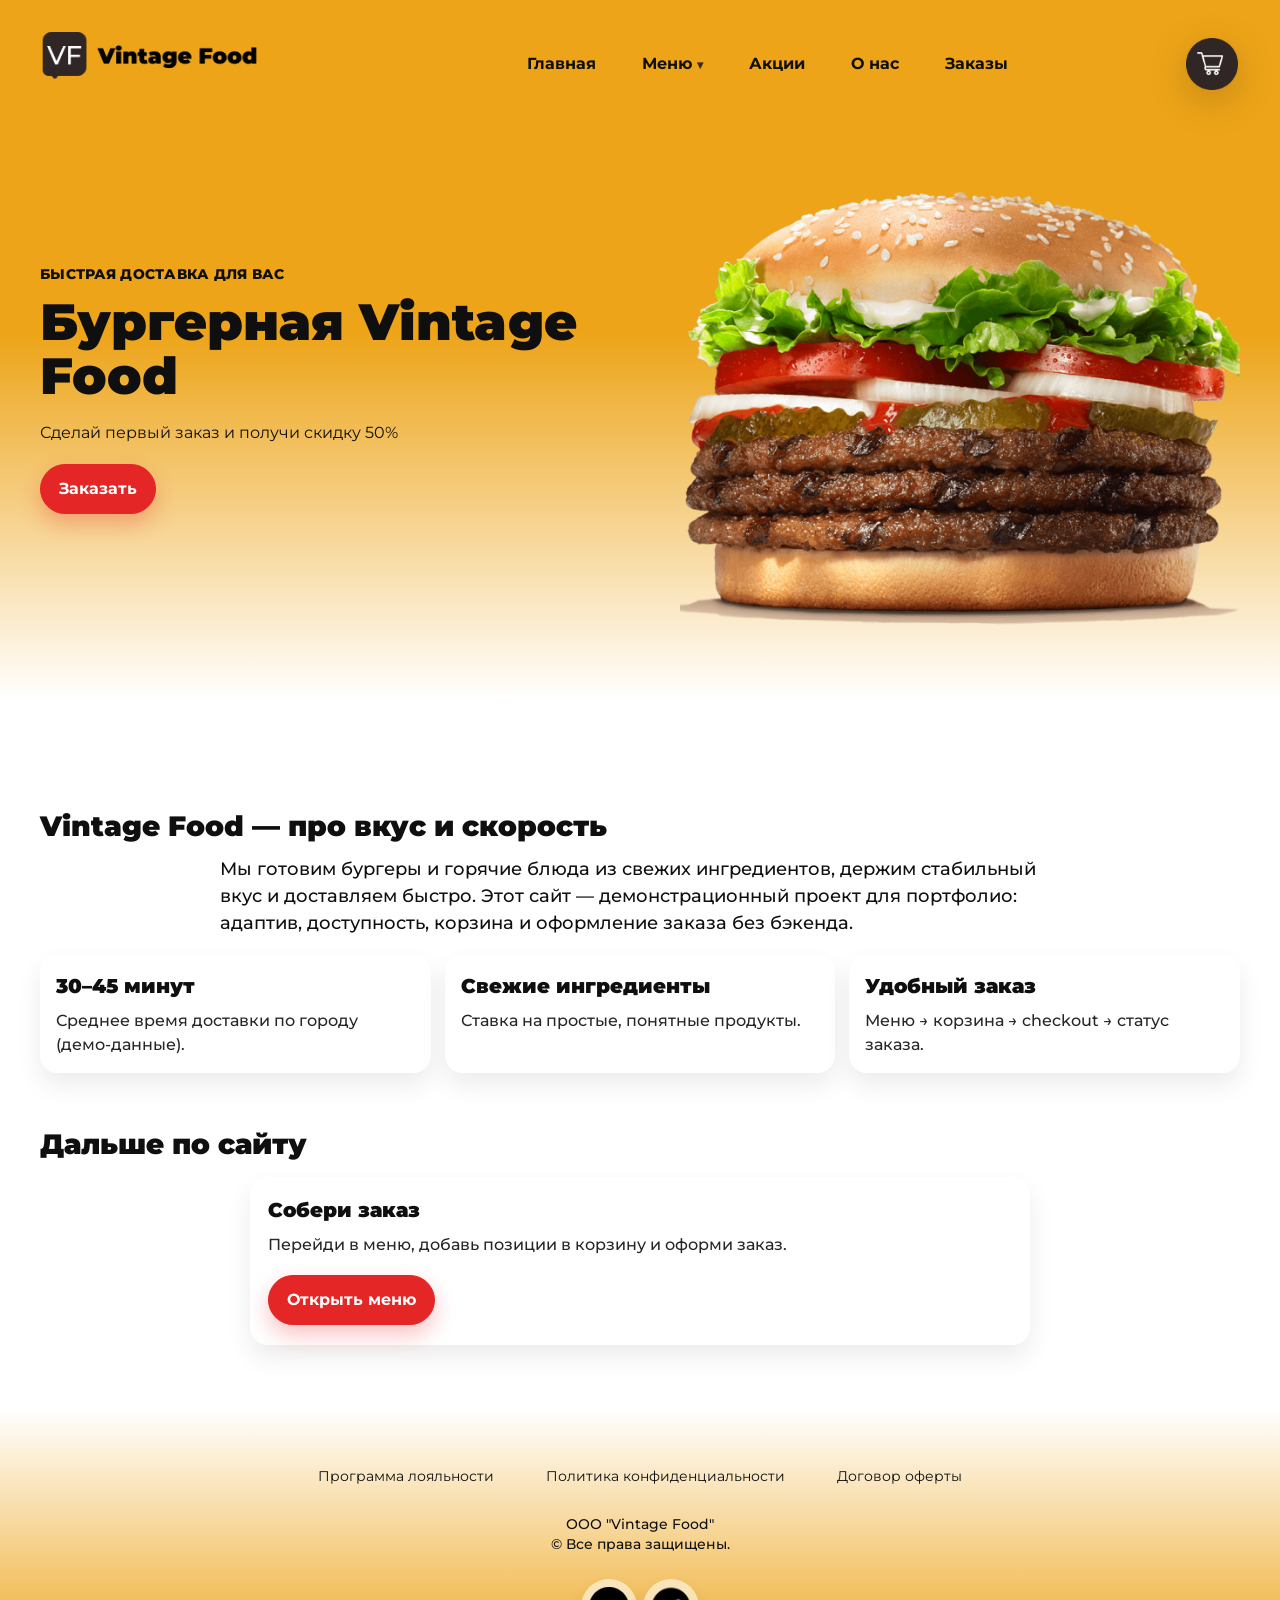
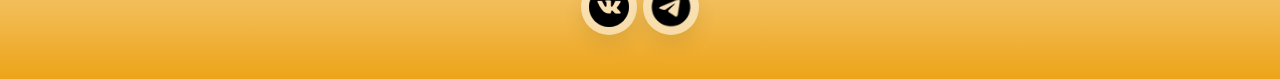
==== commit 020347d9: "1.2 -- add desc to index // edit menu" ====
--- a/index.html
+++ b/index.html
@@ -20,7 +20,20 @@
             </a>
             <ul class="navigation_list">
                 <li><a href="index.html" class="navigation_title_header" aria-current="page">Главная</a></li>
-                <li><a href="menu.html" class="navigation_title_header">Меню</a></li>
+                <li class="nav_dropdown" data-nav-dropdown>
+                    <button class="navigation_title_header nav_dropdown_btn" type="button" aria-haspopup="true" aria-expanded="false" aria-controls="nav_menu_dropdown">
+                        Меню
+                        <span class="nav_caret" aria-hidden="true">▾</span>
+                    </button>
+                    <div class="nav_dropdown_panel" id="nav_menu_dropdown" role="menu" hidden>
+                        <a class="nav_dropdown_item" role="menuitem" href="menu.html?cat=burgers#cat-burgers">Бургеры</a>
+                        <a class="nav_dropdown_item" role="menuitem" href="menu.html?cat=chicken#cat-chicken">Блюда из курицы</a>
+                        <a class="nav_dropdown_item" role="menuitem" href="menu.html?cat=hot#cat-hot">Горячие блюда</a>
+                        <a class="nav_dropdown_item" role="menuitem" href="menu.html?cat=snacks#cat-snacks">Закуски</a>
+                        <a class="nav_dropdown_item" role="menuitem" href="menu.html?cat=salads#cat-salads">Салаты</a>
+                        <a class="nav_dropdown_item" role="menuitem" href="menu.html?cat=desserts#cat-desserts">Десерты</a>
+                    </div>
+                </li>
                 <li><a href="promos.html" class="navigation_title_header">Акции</a></li>
                 <li><a href="about.html" class="navigation_title_header">О нас</a></li>
                 <li><a href="orders.html" class="navigation_title_header">Заказы</a></li>
@@ -45,6 +58,25 @@
         </div>
     </header>
     <main class="page_main" id="main">
+        <section class="container section" aria-labelledby="about_rest_title">
+            <h2 class="section_title" id="about_rest_title">Vintage Food — про вкус и скорость</h2>
+            <p class="section_text">Мы готовим бургеры и горячие блюда из свежих ингредиентов, держим стабильный вкус и доставляем быстро. Этот сайт — демонстрационный проект для портфолио: адаптив, доступность, корзина и оформление заказа без бэкенда.</p>
+            <div class="features">
+                <div class="feature_card">
+                    <p class="promo_title">30–45 минут</p>
+                    <p class="promo_text">Среднее время доставки по городу (демо‑данные).</p>
+                </div>
+                <div class="feature_card">
+                    <p class="promo_title">Свежие ингредиенты</p>
+                    <p class="promo_text">Ставка на простые, понятные продукты.</p>
+                </div>
+                <div class="feature_card">
+                    <p class="promo_title">Удобный заказ</p>
+                    <p class="promo_text">Меню → корзина → checkout → статус заказа.</p>
+                </div>
+            </div>
+        </section>
+
         <section class="container section" aria-labelledby="next_title">
             <h2 class="section_title" id="next_title">Дальше по сайту</h2>
             <div class="promo_card">
--- a/css/style.css
+++ b/css/style.css
@@ -110,6 +110,57 @@
     gap: 14px 22px;
     align-items: center;
     list-style: none;
+}
+
+.nav_dropdown {
+    position: relative;
+}
+
+.nav_dropdown_btn {
+    border: none;
+    background: transparent;
+    cursor: pointer;
+    display: inline-flex;
+    align-items: center;
+    gap: 6px;
+}
+
+.nav_caret {
+    font-size: 12px;
+    opacity: 0.8;
+}
+
+.nav_dropdown_panel {
+    position: absolute;
+    top: calc(100% + 10px);
+    left: 0;
+    min-width: 240px;
+    padding: 10px;
+    border-radius: 16px;
+    background: rgba(255, 255, 255, 0.92);
+    border: 1px solid rgba(0, 0, 0, 0.12);
+    box-shadow: 0 18px 40px rgba(0, 0, 0, 0.14);
+    backdrop-filter: blur(10px);
+    z-index: 1000;
+}
+
+.nav_dropdown_item {
+    display: flex;
+    padding: 10px 12px;
+    border-radius: 12px;
+    text-decoration: none;
+    color: var(--text);
+    font-weight: 700;
+    font-size: 14px;
+}
+
+.nav_dropdown_item:hover {
+    background: rgba(0, 0, 0, 0.06);
+}
+
+.nav_dropdown_item:focus-visible {
+    outline: 3px solid rgba(0, 0, 0, 0.25);
+    outline-offset: 2px;
 }
 
 .navigation_title_header {
@@ -665,6 +716,36 @@
     margin-top: 14px;
 }
 
+.features {
+    margin-top: 18px;
+    display: grid;
+    grid-template-columns: repeat(3, minmax(0, 1fr));
+    gap: 14px;
+}
+
+.feature_card {
+    padding: 16px;
+    border-radius: var(--radius);
+    background: rgba(255, 255, 255, 0.75);
+    box-shadow: 0 12px 26px rgba(0, 0, 0, 0.08);
+}
+
+.catalog_link {
+    display: block;
+    text-decoration: none;
+    color: inherit;
+}
+
+.catalog_link:focus-visible {
+    outline: 3px solid rgba(0, 0, 0, 0.25);
+    outline-offset: 4px;
+    border-radius: var(--radius);
+}
+
+.category_block {
+    padding-top: 26px;
+}
+
 @media (max-width: 900px) {
     .container_page_header {
         flex-direction: column;
@@ -683,6 +764,10 @@
     .checkout {
         grid-template-columns: 1fr;
     }
+
+    .features {
+        grid-template-columns: 1fr;
+    }
 }
 
 @media (max-width: 520px) {
